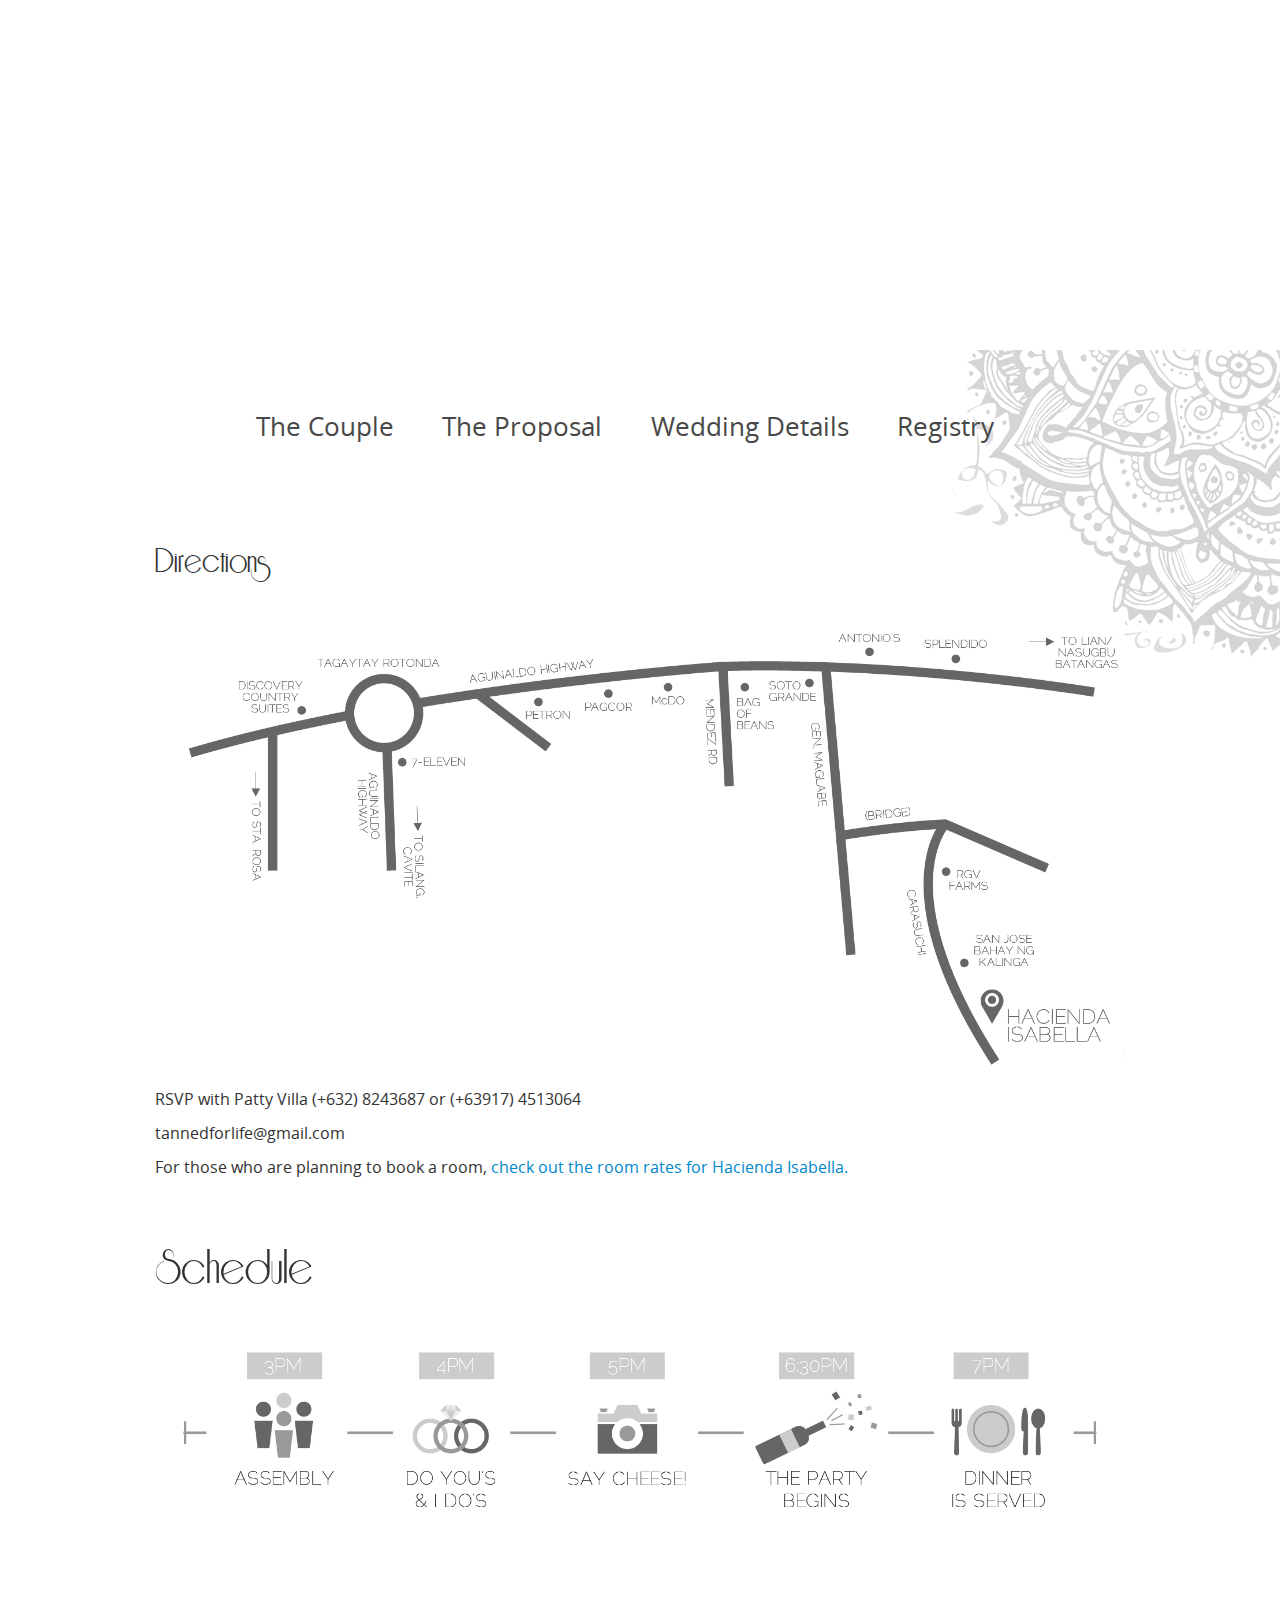
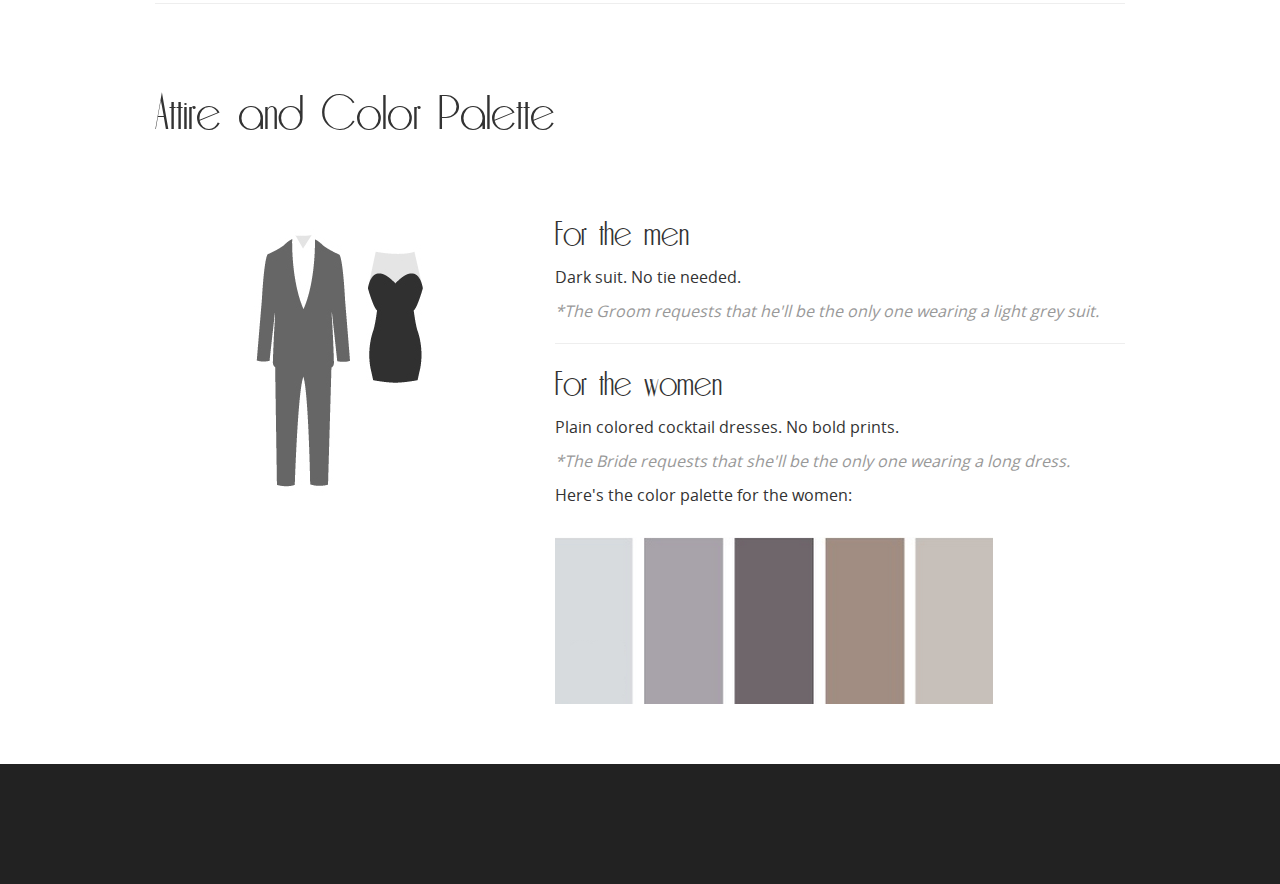
==== details.html @ 278332fc "add doc file" ====
<!DOCTYPE html PUBLIC "-//W3C//DTD XHTML 1.0 Strict//EN"
	"http://www.w3.org/TR/xhtml1/DTD/xhtml1-strict.dtd">

<html xmlns="http://www.w3.org/1999/xhtml" xml:lang="en" lang="en">
<head>
	<meta http-equiv="Content-Type" content="text/html; charset=utf-8"/>
    <meta name="viewport" content="width=device-width, initial-scale=1.0" /> 
	<title>Edson and Ina</title> 
     <link rel="stylesheet" href="./css/bootstrap.min.css" type="text/css" charset="utf-8"> 
     <link rel="stylesheet" href="./css/bootstrap-responsive.min.css" type="text/css" charset="utf-8"> 
    <link rel="stylesheet" href="./css/styles.min.css" type="text/css" charset="utf-8">      
    <style type="text/css">

      /* Sticky footer styles
      -------------------------------------------------- */

      html,
      body {
        height: 100%;
        /* The html and body elements cannot have any padding or margin. */
      }

      /* Wrapper for page content to push down footer */
      #wrap {
        min-height: 100%;
        height: auto !important;
        height: 100%;
        /* Negative indent footer by it's height */
        margin: 0 auto -60px;
      }

      /* Set the fixed height of the footer here */
      #push,
      footer {
        height: 60px;
      }

      /* Lastly, apply responsive CSS fixes as necessary */
      @media (max-width: 767px) {
        footer {
          margin-left: -20px;
          margin-right: -20px;
          padding-left: 20px;
          padding-right: 20px;
        }
      }

      .container .credit {
        margin: 20px 0;
      }

    </style>
     
</head>
<body>
    <div id="wrap">    
        <div class="top">            
            <div class="map"></div>            
        </div>
        <div class="block flower">
            <div class="container">
                <div class="row">
                    <div class="menu">
                      <a href="index.html">The Couple</a>
                      <a href="proposal.html">The Proposal</a>
                      <a href="details.html">Wedding Details</a>
                      <a href="registry.html">Registry</a>
                    </div>
                </div>               
                <div class="row">
                  <div class="offset1 span10">
                       <h3>Directions</h3>
                       <br />
                       <img src="./assets/directions.png" alt="" class="middle-image" />
                       <br />
                       <p>RSVP with Patty Villa (+632) 8243687 or (+63917) 4513064</p>
                       <p>tannedforlife@gmail.com</p>
                       <p>For those who are planning to book a room, 
                        <a href="./assets/update_rooms.docx">check out the room rates for Hacienda Isabella.</a></p>
                  </div>                  
                </div>
                <div class="row">
                  <div class="offset1 span10">
                    <h2 class="bottom-space">
                      Schedule
                    </h2>
                    <img src="./assets/schedule.png" alt="" class="middle-image" />
                  </div>
                </div>
                <div class="row">
                  <div class="offset1 span10">
                    <hr />                    
                  </div>
                </div>
                <div class="row">
                  <div class="offset1 span10">
                    <h2>
                      Attire and Color Palette
                    </h2>                    
                  </div>
                </div>
                <div class="row">
                  <div class="offset1 span4">                    
                    <img src="./assets/attire.png" alt="" class="middle-image"/>
                  </div>                 
                  <div class="span6"> 
                    <h3>For the men</h3>                  
                    <p>Dark suit. No tie needed.</p>
                    <p class="muted"><i>
                      *The Groom requests that he'll be the only one wearing a light grey suit.
                    </i></p>
                    <hr />
                    <h3>For the women</h3>
                   <p>Plain colored cocktail dresses. No bold prints.</p>
                    <p class="muted"><i>
                      *The Bride requests that she'll be the only one wearing a long dress.
                    </i></p>   
                    <p>Here's the color palette for the women:</p><br />
                    <img src="./assets/palette.png" alt="" />
                  </div>
                  
                </div>
            </div>            
        </div>
        <div id="push"></div>
    </div>
    <footer>
        <div class="container">
            <div class="row">
                
            </div>
        </div>
    </footer>
    <script type="text/javascript" src="http://maps.google.com/maps/api/js?sensor=true"></script>
    <script src="./js/jquery-1.9.1.min.js"></script>  
    <script src="./js/jquery.gmap.min.js"></script> 
    <script type="text/javascript">        
        $(document).ready(function(){
            $(".map").gMap({ controls: false,
                scrollwheel: false,
                draggable: true,                
                latitude: 14.115434,
                longitude: 120.962133,
                zoom: 15, });
        });

    </script>
</body>
</html>
---- css/styles.min.css ----
@font-face{font-family:'OpenSans';
src:url('../assets/OpenSans-Regular-webfont.svg#OpenSansRegular') format('svg');
src:url('../assets/OpenSans-Regular-webfont.eot?#iefix') format('embedded-opentype'),url('../assets/OpenSans-Regular-webfont.woff') format('woff'),url('../assets/OpenSans-Regular-webfont.ttf') format('truetype'),url('../assets/OpenSans-Regular-webfont.eot');
font-weight:normal;
font-style:normal}
@font-face{font-family:'OpenSansBold';
src:url('../assets/OpenSans-SemiBold-webfont.svg#OpenSansBold') format('svg');
src:url('../assets/OpenSans-SemiBold-webfont.eot?#iefix') format('embedded-opentype'),url('../assets/OpenSans-SemiBold-webfont.woff') format('woff'),url('../assets/OpenSans-SemiBold-webfont.ttf') format('truetype'),url('../assets/OpenSans-SemiBold-webfont.eot');
font-weight:normal;
font-style:normal}
@font-face{font-family:'OpenSansLight';
src:url('../assets/OpenSans-Light-webfont.svg#OpenSansLight') format('svg');
src:url('../assets/OpenSans-Light-webfont.eot?#iefix') format('embedded-opentype'),url('../assets/OpenSans-Light-webfont.woff') format('woff'),url('../assets/OpenSans-Light-webfont.ttf') format('truetype'),url('../assets/OpenSans-Light-webfont.eot');
font-weight:normal;
font-style:normal}
@font-face{font-family:'Riesling';
src:url('../assets/riesling-webfont.svg') format('svg');
src:url('../assets/riesling-webfont.eot?#iefix') format('embedded-opentype'),url('../assets/riesling-webfont.woff') format('woff'),url('../assets/riesling-webfont.ttf') format('truetype'),url('../assets/riesling-webfont.eot');
font-weight:normal;
font-style:normal}
p,li,a{font-family:'OpenSans',Arial,sans-serif;-webkit-font-smoothing:antialiased;text-rendering:optimizelegibility}p,li{font-size:16px;line-height:1.5em;-webkit-font-smoothing:antialiased}h1,h2,h3,h4,h5,h6{-webkit-font-smoothing:antialiased;text-rendering:optimizelegibility}p.center{text-align:center}.top{max-width:100%;width:100%;height:auto;margin:0 auto;text-align:center}.top .map{width:100%;height:350px}.top img{width:100%;max-width:100%;z-index:-9999}.top div.text p.headline{position:absolute;margin:350px auto 0px;font-family:'Riesling',Arial,sans-serif;font-size:75px;letter-spacing:5px;color:#fff;font-weight:bold;text-shadow:0px 0px 3px #000}.block{background-color:#fff}.block .row{padding:60px 0px 0px}.block .row:last-of-type{padding-bottom:60px}.block h1,.block h2,.block h3,.block h4,.block h5,.block h6{font-family:'Riesling',Arial,sans-serif;font-weight:normal}.block h1.txt-center,.block h2.txt-center,.block h3.txt-center,.block h4.txt-center,.block h5.txt-center,.block h6.txt-center{text-align:center}.block h3{font-size:40px}.block h2{font-size:56px}.block .menu{text-align:center;position:relative;margin-bottom:30px}.block .menu a{font-family:'OpenSans',Arial,sans-serif;font-weight:normal;font-size:26px;line-height:32px;margin:0 10px;padding:10px 12px;color:#484848;cursor:pointer;border-bottom:3px solid transparent}.block .menu a:hover{color:#222;background:transparent;text-decoration:none;border-bottom:3px solid #a18d82;-webkit-border-radius:0px;-moz-border-radius:0px;border-radius:0px}.block .highlight{background:#efefef}.block .highlight p{padding:15px;font-size:20px;line-height:1.4em;margin-bottom:0px;font-style:italic;font-family:'OpenSansBold',Arial,sans-serif}.block .timer-label,.block #timer{background-color:#a18d82;color:#fff;text-align:center;padding:15px;font-weight:normal;text-transform:uppercase;font-size:18px}.block #timer .num{display:inline-block;margin:4px auto}.block h2.bottom-space{margin:0px 0px 50px 0px}.block.flower{background:url('../assets/bg.png') right top no-repeat}.block img.middle-image{margin:0px auto;display:block}footer{padding:30px 0px;background-color:#222;color:#fff}footer .brand{font-family:'OpenSans',Arial,sans-serif;font-size:20px;color:#fff;text-transform:uppercase;letter-spacing:2px;padding:0;margin-top:10px;margin-left:0}#slides{width:800px;display:block;margin:0px auto}#slides .slidesjs-pagination{margin:0px}#slides .slidesjs-pagination li{list-style-type:none}#slides .slidesjs-pagination li a{height:auto;float:left;overflow:visible;color:#d7dbde;background-color:#d7dbde;width:23px;height:23px;margin:10px 10px 0px 0px}#slides .slidesjs-pagination li a.active{background-color:#a18d82;color:#a18d82}body{font-size:16px}
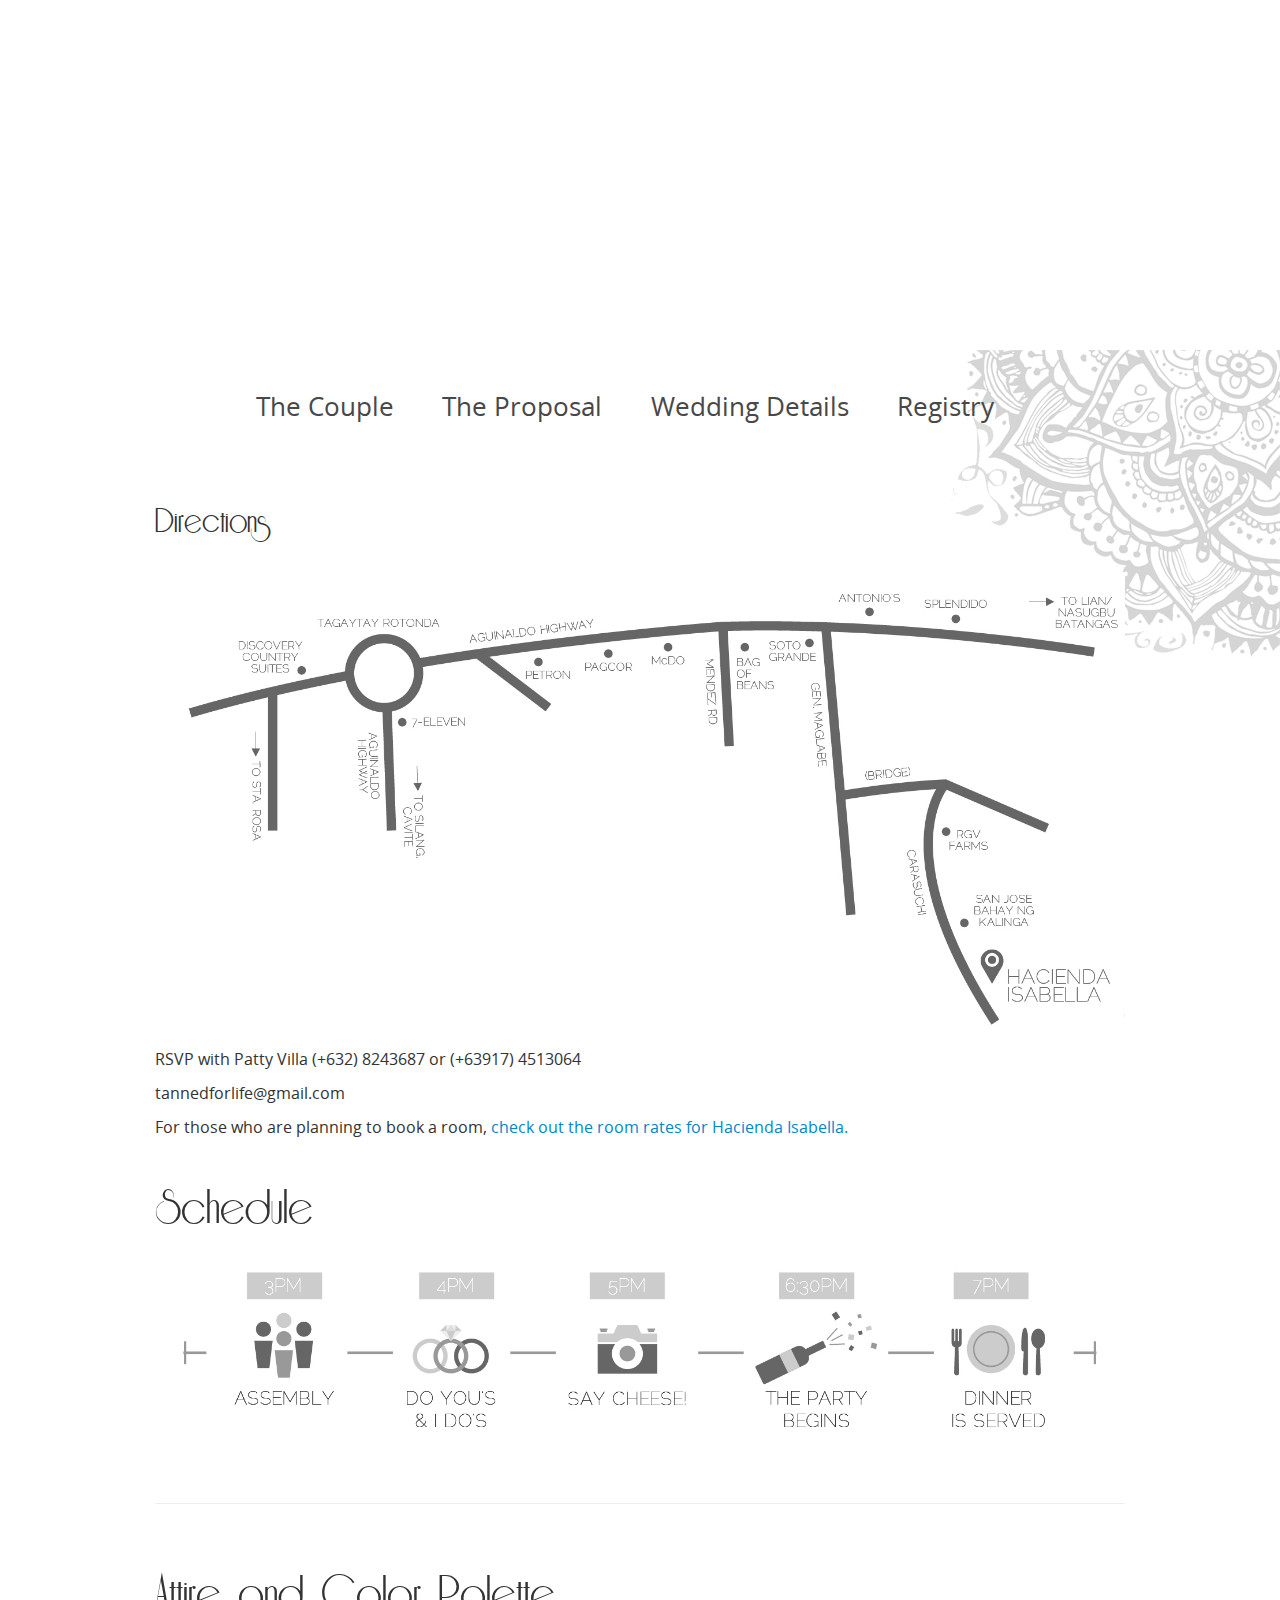
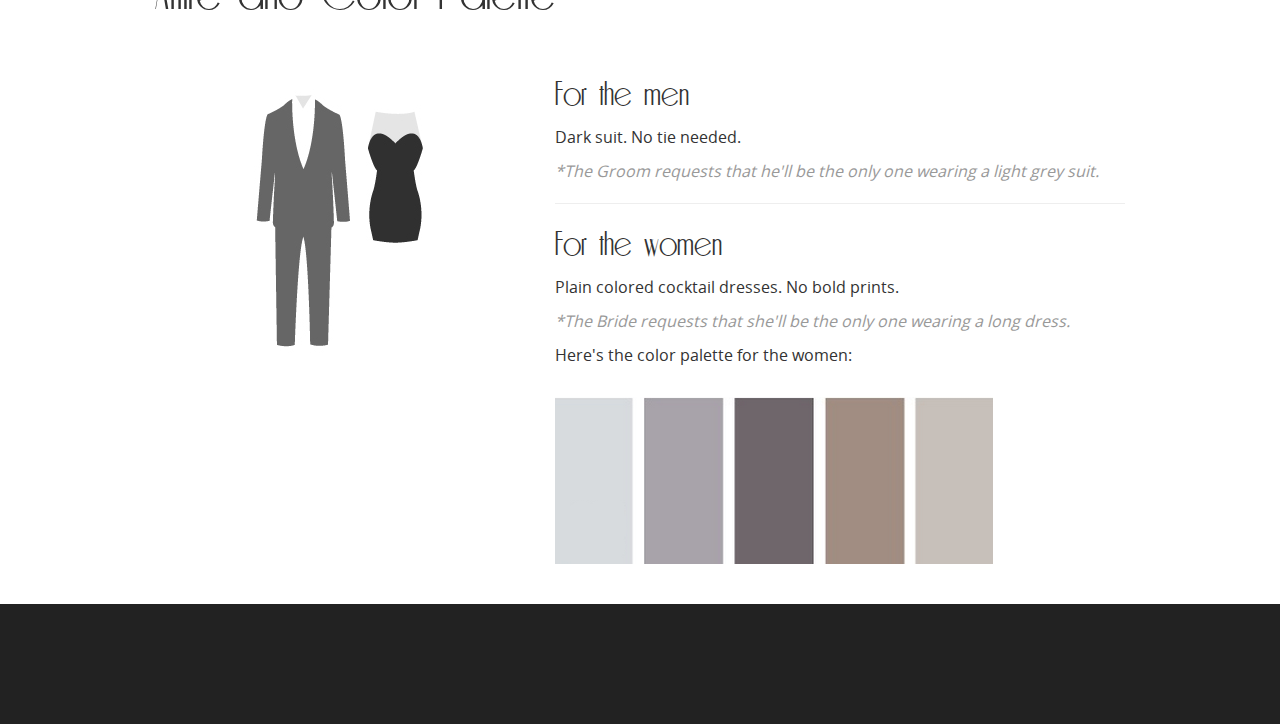
==== commit 3b90a36e: "push for files" ====
--- a/details.html
+++ b/details.html
@@ -76,7 +76,7 @@
                        <p>RSVP with Patty Villa (+632) 8243687 or (+63917) 4513064</p>
                        <p>tannedforlife@gmail.com</p>
                        <p>For those who are planning to book a room, 
-                        <a href="./assets/update_rooms.docx">check out the room rates for Hacienda Isabella.</a></p>
+                        <a href="http://ace-subido.github.io/edson-ina/assets/update_rooms.docx" target="_blank">check out the room rates for Hacienda Isabella.</a></p>
                   </div>                  
                 </div>
                 <div class="row">
--- a/css/styles.min.css
+++ b/css/styles.min.css
@@ -18,4 +18,4 @@
 src:url('../assets/riesling-webfont.eot?#iefix') format('embedded-opentype'),url('../assets/riesling-webfont.woff') format('woff'),url('../assets/riesling-webfont.ttf') format('truetype'),url('../assets/riesling-webfont.eot');
 font-weight:normal;
 font-style:normal}
-p,li,a{font-family:'OpenSans',Arial,sans-serif;-webkit-font-smoothing:antialiased;text-rendering:optimizelegibility}p,li{font-size:16px;line-height:1.5em;-webkit-font-smoothing:antialiased}h1,h2,h3,h4,h5,h6{-webkit-font-smoothing:antialiased;text-rendering:optimizelegibility}p.center{text-align:center}.top{max-width:100%;width:100%;height:auto;margin:0 auto;text-align:center}.top .map{width:100%;height:350px}.top img{width:100%;max-width:100%;z-index:-9999}.top div.text p.headline{position:absolute;margin:350px auto 0px;font-family:'Riesling',Arial,sans-serif;font-size:75px;letter-spacing:5px;color:#fff;font-weight:bold;text-shadow:0px 0px 3px #000}.block{background-color:#fff}.block .row{padding:60px 0px 0px}.block .row:last-of-type{padding-bottom:60px}.block h1,.block h2,.block h3,.block h4,.block h5,.block h6{font-family:'Riesling',Arial,sans-serif;font-weight:normal}.block h1.txt-center,.block h2.txt-center,.block h3.txt-center,.block h4.txt-center,.block h5.txt-center,.block h6.txt-center{text-align:center}.block h3{font-size:40px}.block h2{font-size:56px}.block .menu{text-align:center;position:relative;margin-bottom:30px}.block .menu a{font-family:'OpenSans',Arial,sans-serif;font-weight:normal;font-size:26px;line-height:32px;margin:0 10px;padding:10px 12px;color:#484848;cursor:pointer;border-bottom:3px solid transparent}.block .menu a:hover{color:#222;background:transparent;text-decoration:none;border-bottom:3px solid #a18d82;-webkit-border-radius:0px;-moz-border-radius:0px;border-radius:0px}.block .highlight{background:#efefef}.block .highlight p{padding:15px;font-size:20px;line-height:1.4em;margin-bottom:0px;font-style:italic;font-family:'OpenSansBold',Arial,sans-serif}.block .timer-label,.block #timer{background-color:#a18d82;color:#fff;text-align:center;padding:15px;font-weight:normal;text-transform:uppercase;font-size:18px}.block #timer .num{display:inline-block;margin:4px auto}.block h2.bottom-space{margin:0px 0px 50px 0px}.block.flower{background:url('../assets/bg.png') right top no-repeat}.block img.middle-image{margin:0px auto;display:block}footer{padding:30px 0px;background-color:#222;color:#fff}footer .brand{font-family:'OpenSans',Arial,sans-serif;font-size:20px;color:#fff;text-transform:uppercase;letter-spacing:2px;padding:0;margin-top:10px;margin-left:0}#slides{width:800px;display:block;margin:0px auto}#slides .slidesjs-pagination{margin:0px}#slides .slidesjs-pagination li{list-style-type:none}#slides .slidesjs-pagination li a{height:auto;float:left;overflow:visible;color:#d7dbde;background-color:#d7dbde;width:23px;height:23px;margin:10px 10px 0px 0px}#slides .slidesjs-pagination li a.active{background-color:#a18d82;color:#a18d82}body{font-size:16px}+p,li,a{font-family:'OpenSans',Arial,sans-serif;-webkit-font-smoothing:antialiased;text-rendering:optimizelegibility}p,li{font-size:16px;line-height:1.5em;-webkit-font-smoothing:antialiased}h1,h2,h3,h4,h5,h6{-webkit-font-smoothing:antialiased;text-rendering:optimizelegibility}p.center{text-align:center}.top{max-width:100%;width:100%;height:auto;margin:0 auto;text-align:center}.top .map{width:100%;height:350px}.top img{width:100%;max-width:100%;z-index:-9999}.top div.text p.headline{position:absolute;margin:350px auto 0px;font-family:'Riesling',Arial,sans-serif;font-size:75px;letter-spacing:5px;color:#fff;font-weight:bold;text-shadow:0px 0px 3px #000}.block{background-color:#fff}.block .row{padding:40px 0px 0px}.block .row:last-of-type{padding-bottom:40px}.block h1,.block h2,.block h3,.block h4,.block h5,.block h6{font-family:'Riesling',Arial,sans-serif;font-weight:normal}.block h1.txt-center,.block h2.txt-center,.block h3.txt-center,.block h4.txt-center,.block h5.txt-center,.block h6.txt-center{text-align:center}.block h3{font-size:40px}.block h2{font-size:56px}.block .menu{text-align:center;position:relative;margin-bottom:30px}.block .menu a{font-family:'OpenSans',Arial,sans-serif;font-weight:normal;font-size:26px;line-height:32px;margin:0 10px;padding:10px 12px;color:#484848;cursor:pointer;border-bottom:3px solid transparent}.block .menu a:hover{color:#222;background:transparent;text-decoration:none;border-bottom:3px solid #a18d82;-webkit-border-radius:0px;-moz-border-radius:0px;border-radius:0px}.block .highlight{background:#efefef}.block .highlight p{padding:15px;font-size:20px;line-height:1.4em;margin-bottom:0px;font-style:italic;font-family:'OpenSansBold',Arial,sans-serif}.block .timer-label,.block #timer{background-color:#a18d82;color:#fff;text-align:center;padding:15px;font-weight:normal;text-transform:uppercase;font-size:18px}.block #timer .num{display:inline-block;margin:4px auto}.block h2.bottom-space{margin:0px 0px 30px 0px}.block.flower{background:url('../assets/bg.png') right top no-repeat}.block img.middle-image{margin:0px auto;display:block}footer{padding:30px 0px;background-color:#222;color:#fff}footer .brand{font-family:'OpenSans',Arial,sans-serif;font-size:20px;color:#fff;text-transform:uppercase;letter-spacing:2px;padding:0;margin-top:10px;margin-left:0}#slides{width:800px;display:block;margin:0px auto}#slides .slidesjs-pagination{margin:0px}#slides .slidesjs-pagination li{list-style-type:none}#slides .slidesjs-pagination li a{height:auto;float:left;overflow:visible;color:#d7dbde;background-color:#d7dbde;width:23px;height:23px;margin:10px 10px 0px 0px}#slides .slidesjs-pagination li a.active{background-color:#a18d82;color:#a18d82}body{font-size:16px}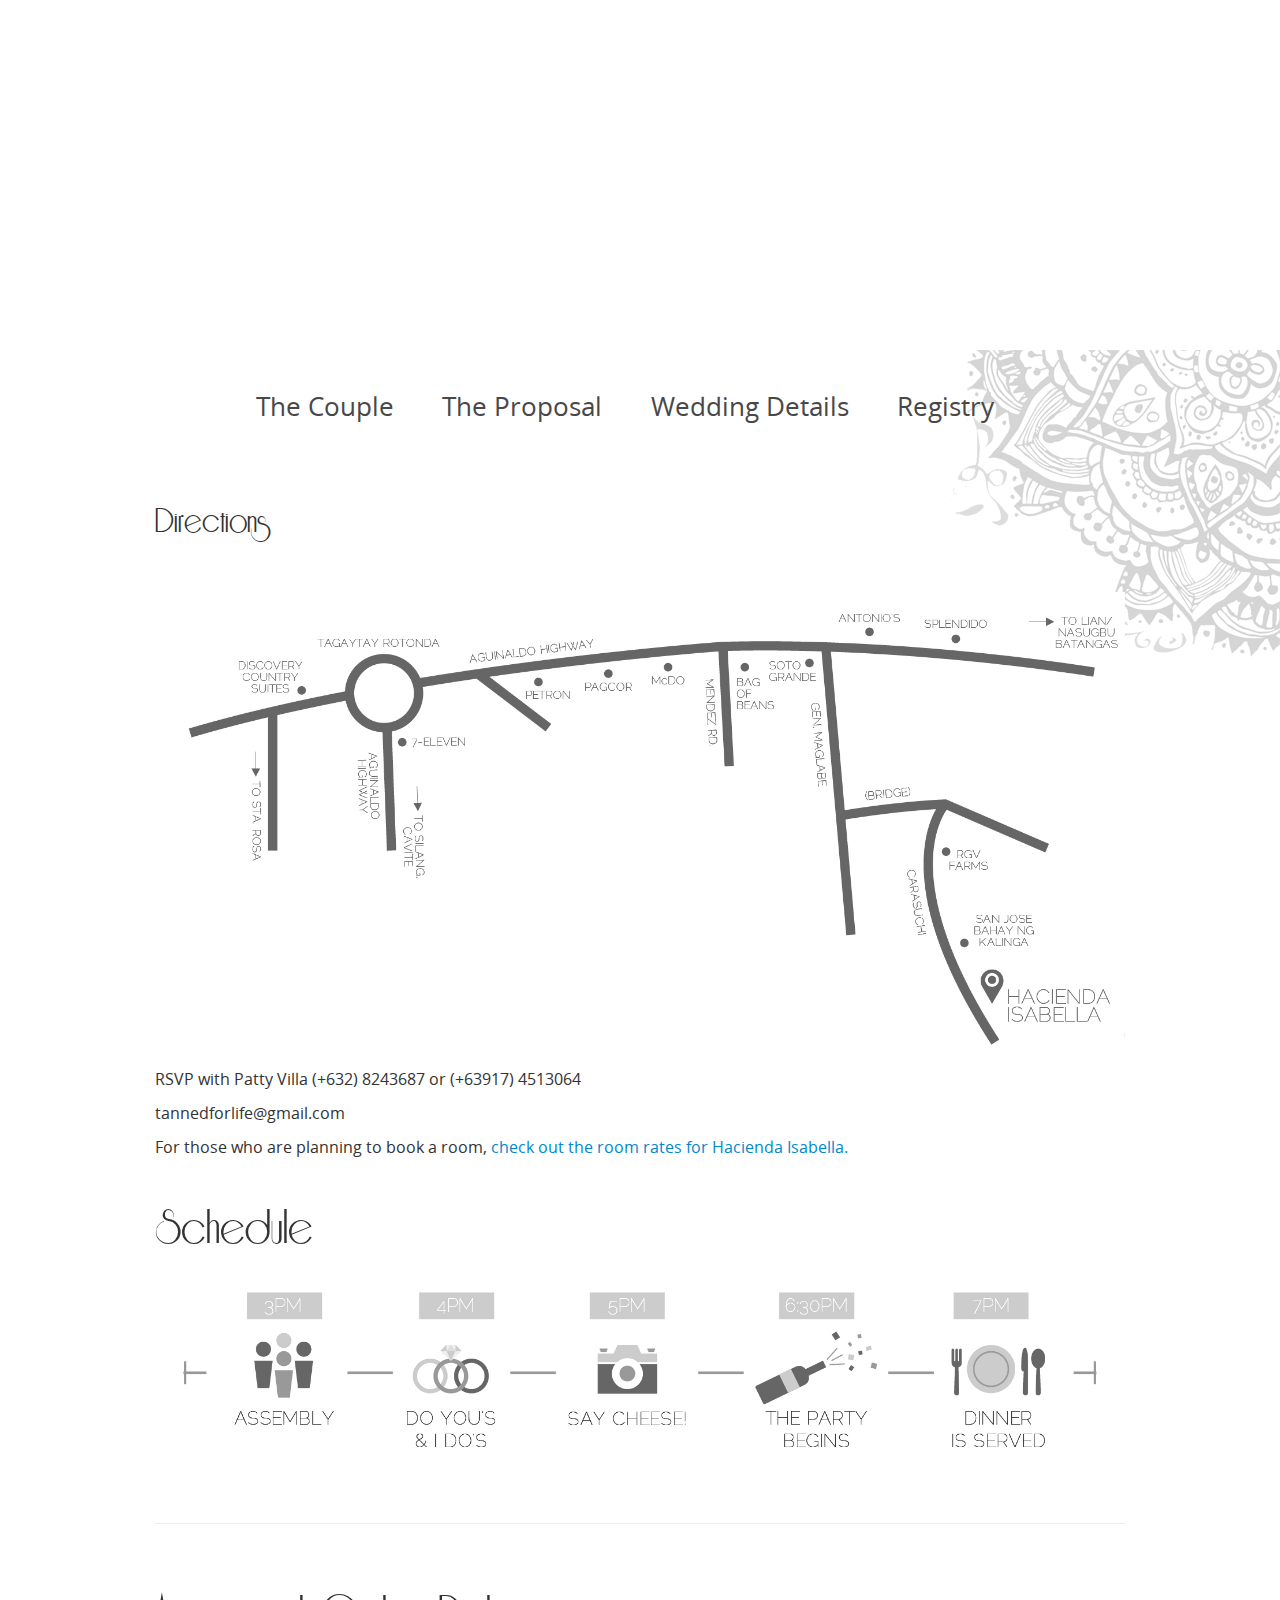
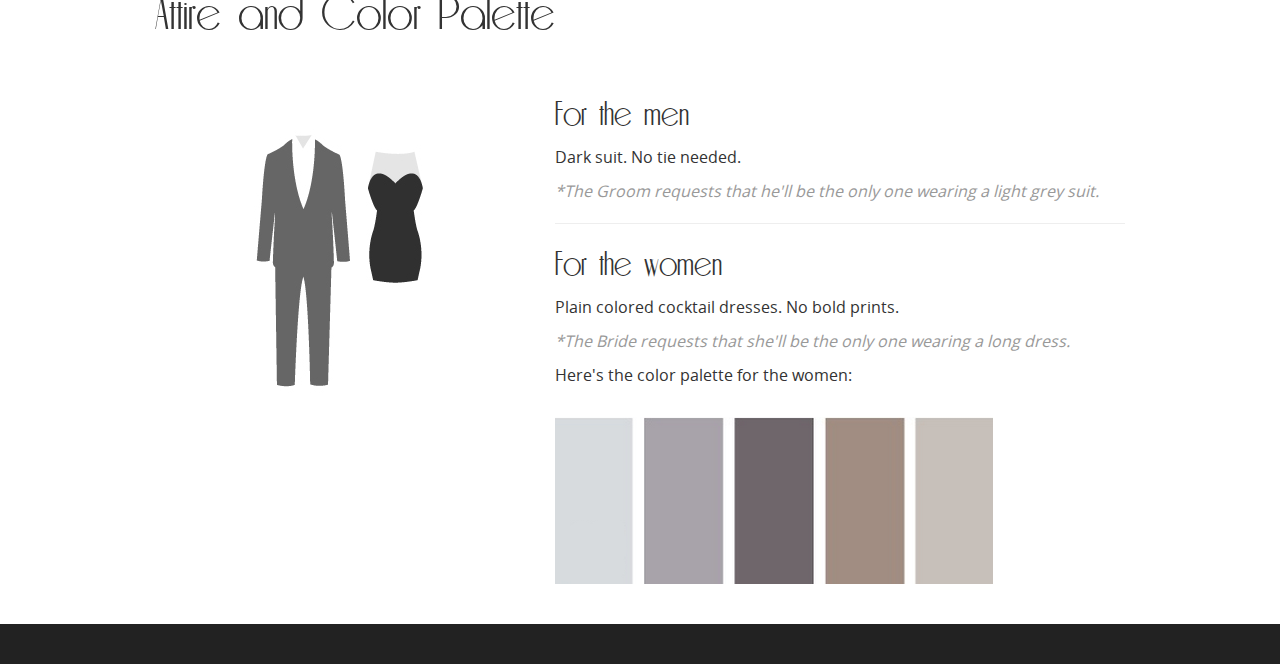
==== commit 2acea0d1: "push for changes" ====
--- a/details.html
+++ b/details.html
@@ -5,56 +5,15 @@
 <head>
 	<meta http-equiv="Content-Type" content="text/html; charset=utf-8"/>
     <meta name="viewport" content="width=device-width, initial-scale=1.0" /> 
-	<title>Edson and Ina</title> 
+	   <title>Edson and Ina</title> 
+     <script type="text/javascript" src="./js/modernizr.min.js"></script>
      <link rel="stylesheet" href="./css/bootstrap.min.css" type="text/css" charset="utf-8"> 
      <link rel="stylesheet" href="./css/bootstrap-responsive.min.css" type="text/css" charset="utf-8"> 
     <link rel="stylesheet" href="./css/styles.min.css" type="text/css" charset="utf-8">      
-    <style type="text/css">
-
-      /* Sticky footer styles
-      -------------------------------------------------- */
-
-      html,
-      body {
-        height: 100%;
-        /* The html and body elements cannot have any padding or margin. */
-      }
-
-      /* Wrapper for page content to push down footer */
-      #wrap {
-        min-height: 100%;
-        height: auto !important;
-        height: 100%;
-        /* Negative indent footer by it's height */
-        margin: 0 auto -60px;
-      }
-
-      /* Set the fixed height of the footer here */
-      #push,
-      footer {
-        height: 60px;
-      }
-
-      /* Lastly, apply responsive CSS fixes as necessary */
-      @media (max-width: 767px) {
-        footer {
-          margin-left: -20px;
-          margin-right: -20px;
-          padding-left: 20px;
-          padding-right: 20px;
-        }
-      }
-
-      .container .credit {
-        margin: 20px 0;
-      }
-
-    </style>
-     
 </head>
 <body>
     <div id="wrap">    
-        <div class="top">            
+        <div class="top maps">            
             <div class="map"></div>            
         </div>
         <div class="block flower">
@@ -71,12 +30,12 @@
                   <div class="offset1 span10">
                        <h3>Directions</h3>
                        <br />
-                       <img src="./assets/directions.png" alt="" class="middle-image" />
+                       <img src="./assets/details/directions.png" alt="" class="middle-image" />
                        <br />
                        <p>RSVP with Patty Villa (+632) 8243687 or (+63917) 4513064</p>
                        <p>tannedforlife@gmail.com</p>
                        <p>For those who are planning to book a room, 
-                        <a href="http://ace-subido.github.io/edson-ina/assets/update_rooms.docx" target="_blank">check out the room rates for Hacienda Isabella.</a></p>
+                        <a href="./assets/updated_rooms.docx" download>check out the room rates for Hacienda Isabella.</a></p>
                   </div>                  
                 </div>
                 <div class="row">
@@ -84,7 +43,7 @@
                     <h2 class="bottom-space">
                       Schedule
                     </h2>
-                    <img src="./assets/schedule.png" alt="" class="middle-image" />
+                    <img src="./assets/details/schedule.png" alt="" class="middle-image" />
                   </div>
                 </div>
                 <div class="row">
@@ -101,7 +60,7 @@
                 </div>
                 <div class="row">
                   <div class="offset1 span4">                    
-                    <img src="./assets/attire.png" alt="" class="middle-image"/>
+                    <img src="./assets/details/attire.png" alt="" class="middle-image"/>
                   </div>                 
                   <div class="span6"> 
                     <h3>For the men</h3>                  
@@ -116,7 +75,7 @@
                       *The Bride requests that she'll be the only one wearing a long dress.
                     </i></p>   
                     <p>Here's the color palette for the women:</p><br />
-                    <img src="./assets/palette.png" alt="" />
+                    <img src="./assets/details/palette.png" alt="" />
                   </div>
                   
                 </div>
--- a/css/styles.min.css
+++ b/css/styles.min.css
@@ -1,21 +1,21 @@
 @font-face{font-family:'OpenSans';
-src:url('../assets/OpenSans-Regular-webfont.svg#OpenSansRegular') format('svg');
-src:url('../assets/OpenSans-Regular-webfont.eot?#iefix') format('embedded-opentype'),url('../assets/OpenSans-Regular-webfont.woff') format('woff'),url('../assets/OpenSans-Regular-webfont.ttf') format('truetype'),url('../assets/OpenSans-Regular-webfont.eot');
+src:url('../assets/fonts/OpenSans-Regular-webfont.svg#OpenSansRegular') format('svg');
+src:url('../assets/fonts/OpenSans-Regular-webfont.eot?#iefix') format('embedded-opentype'),url('../assets/fonts/OpenSans-Regular-webfont.woff') format('woff'),url('../assets/fonts/OpenSans-Regular-webfont.ttf') format('truetype'),url('../assets/fonts/OpenSans-Regular-webfont.eot');
 font-weight:normal;
 font-style:normal}
 @font-face{font-family:'OpenSansBold';
-src:url('../assets/OpenSans-SemiBold-webfont.svg#OpenSansBold') format('svg');
-src:url('../assets/OpenSans-SemiBold-webfont.eot?#iefix') format('embedded-opentype'),url('../assets/OpenSans-SemiBold-webfont.woff') format('woff'),url('../assets/OpenSans-SemiBold-webfont.ttf') format('truetype'),url('../assets/OpenSans-SemiBold-webfont.eot');
+src:url('../assets/fonts/OpenSans-SemiBold-webfont.svg#OpenSansBold') format('svg');
+src:url('../assets/fonts/OpenSans-SemiBold-webfont.eot?#iefix') format('embedded-opentype'),url('../assets/fonts/OpenSans-SemiBold-webfont.woff') format('woff'),url('../assets/fonts/OpenSans-SemiBold-webfont.ttf') format('truetype'),url('../assets/fonts/OpenSans-SemiBold-webfont.eot');
 font-weight:normal;
 font-style:normal}
 @font-face{font-family:'OpenSansLight';
-src:url('../assets/OpenSans-Light-webfont.svg#OpenSansLight') format('svg');
-src:url('../assets/OpenSans-Light-webfont.eot?#iefix') format('embedded-opentype'),url('../assets/OpenSans-Light-webfont.woff') format('woff'),url('../assets/OpenSans-Light-webfont.ttf') format('truetype'),url('../assets/OpenSans-Light-webfont.eot');
+src:url('../assets/fonts/OpenSans-Light-webfont.svg#OpenSansLight') format('svg');
+src:url('../assets/fonts/OpenSans-Light-webfont.eot?#iefix') format('embedded-opentype'),url('../assets/fonts/OpenSans-Light-webfont.woff') format('woff'),url('../assets/fonts/OpenSans-Light-webfont.ttf') format('truetype'),url('../assets/fonts/OpenSans-Light-webfont.eot');
 font-weight:normal;
 font-style:normal}
 @font-face{font-family:'Riesling';
-src:url('../assets/riesling-webfont.svg') format('svg');
-src:url('../assets/riesling-webfont.eot?#iefix') format('embedded-opentype'),url('../assets/riesling-webfont.woff') format('woff'),url('../assets/riesling-webfont.ttf') format('truetype'),url('../assets/riesling-webfont.eot');
+src:url('../assets/fonts/riesling-webfont.svg') format('svg');
+src:url('../assets/fonts/riesling-webfont.eot?#iefix') format('embedded-opentype'),url('../assets/fonts/riesling-webfont.woff') format('woff'),url('../assets/fonts/riesling-webfont.ttf') format('truetype'),url('../assets/fonts/riesling-webfont.eot');
 font-weight:normal;
 font-style:normal}
-p,li,a{font-family:'OpenSans',Arial,sans-serif;-webkit-font-smoothing:antialiased;text-rendering:optimizelegibility}p,li{font-size:16px;line-height:1.5em;-webkit-font-smoothing:antialiased}h1,h2,h3,h4,h5,h6{-webkit-font-smoothing:antialiased;text-rendering:optimizelegibility}p.center{text-align:center}.top{max-width:100%;width:100%;height:auto;margin:0 auto;text-align:center}.top .map{width:100%;height:350px}.top img{width:100%;max-width:100%;z-index:-9999}.top div.text p.headline{position:absolute;margin:350px auto 0px;font-family:'Riesling',Arial,sans-serif;font-size:75px;letter-spacing:5px;color:#fff;font-weight:bold;text-shadow:0px 0px 3px #000}.block{background-color:#fff}.block .row{padding:40px 0px 0px}.block .row:last-of-type{padding-bottom:40px}.block h1,.block h2,.block h3,.block h4,.block h5,.block h6{font-family:'Riesling',Arial,sans-serif;font-weight:normal}.block h1.txt-center,.block h2.txt-center,.block h3.txt-center,.block h4.txt-center,.block h5.txt-center,.block h6.txt-center{text-align:center}.block h3{font-size:40px}.block h2{font-size:56px}.block .menu{text-align:center;position:relative;margin-bottom:30px}.block .menu a{font-family:'OpenSans',Arial,sans-serif;font-weight:normal;font-size:26px;line-height:32px;margin:0 10px;padding:10px 12px;color:#484848;cursor:pointer;border-bottom:3px solid transparent}.block .menu a:hover{color:#222;background:transparent;text-decoration:none;border-bottom:3px solid #a18d82;-webkit-border-radius:0px;-moz-border-radius:0px;border-radius:0px}.block .highlight{background:#efefef}.block .highlight p{padding:15px;font-size:20px;line-height:1.4em;margin-bottom:0px;font-style:italic;font-family:'OpenSansBold',Arial,sans-serif}.block .timer-label,.block #timer{background-color:#a18d82;color:#fff;text-align:center;padding:15px;font-weight:normal;text-transform:uppercase;font-size:18px}.block #timer .num{display:inline-block;margin:4px auto}.block h2.bottom-space{margin:0px 0px 30px 0px}.block.flower{background:url('../assets/bg.png') right top no-repeat}.block img.middle-image{margin:0px auto;display:block}footer{padding:30px 0px;background-color:#222;color:#fff}footer .brand{font-family:'OpenSans',Arial,sans-serif;font-size:20px;color:#fff;text-transform:uppercase;letter-spacing:2px;padding:0;margin-top:10px;margin-left:0}#slides{width:800px;display:block;margin:0px auto}#slides .slidesjs-pagination{margin:0px}#slides .slidesjs-pagination li{list-style-type:none}#slides .slidesjs-pagination li a{height:auto;float:left;overflow:visible;color:#d7dbde;background-color:#d7dbde;width:23px;height:23px;margin:10px 10px 0px 0px}#slides .slidesjs-pagination li a.active{background-color:#a18d82;color:#a18d82}body{font-size:16px}+p,li,a{font-family:'OpenSans',Arial,sans-serif;-webkit-font-smoothing:antialiased;text-rendering:optimizelegibility}p,li{font-size:16px;line-height:1.5em;-webkit-font-smoothing:antialiased}h1,h2,h3,h4,h5,h6{-webkit-font-smoothing:antialiased;text-rendering:optimizelegibility}p.center{text-align:center}.top{max-width:100%;width:100%;height:400px;overflow:hidden;margin:0 auto;text-align:center}.top.maps{height:350px}.top .map{width:100%;height:350px}.top img{margin-top:-10%;width:100%;max-width:100%;z-index:-9999}.top div.text p.headline{position:absolute;margin:350px auto 0px;font-family:'Riesling',Arial,sans-serif;font-size:75px;letter-spacing:5px;color:#fff;font-weight:bold;text-shadow:0px 0px 3px #000}.block{background-color:#fff}.block .row{padding:40px 0px 0px}.block .row:last-of-type{padding-bottom:40px}.block h1,.block h2,.block h3,.block h4,.block h5,.block h6{font-family:'Riesling',Arial,sans-serif;font-weight:normal}.block h1.txt-center,.block h2.txt-center,.block h3.txt-center,.block h4.txt-center,.block h5.txt-center,.block h6.txt-center{text-align:center}.block h3{font-size:40px}.block h2{font-size:56px}.block .menu{text-align:center;position:relative;margin-bottom:30px}.block .menu a{font-family:'OpenSans',Arial,sans-serif;font-weight:normal;font-size:26px;line-height:32px;margin:0 10px;padding:10px 12px;color:#484848;cursor:pointer;border-bottom:3px solid transparent}.block .menu a:hover{color:#222;background:transparent;text-decoration:none;border-bottom:3px solid #a18d82;-webkit-border-radius:0px;-moz-border-radius:0px;border-radius:0px}.block .highlight{background:#efefef}.block .highlight p{padding:15px;font-size:20px;line-height:1.4em;margin-bottom:0px;font-style:italic;font-family:'OpenSansBold',Arial,sans-serif}.block .inbet{margin-top:20px}.block .timer-label,.block #timer{background-color:#a18d82;color:#fff;text-align:center;padding:15px;font-weight:normal;text-transform:uppercase;font-size:18px}.block #timer .num{display:inline-block;margin:4px auto}.block h2.bottom-space{margin:0px 0px 30px 0px}.block.flower{background:url('../assets/bg.png') right top no-repeat}.block .middle-image{margin:20px auto 0px;width:auto;display:block}.block img.logo-img{margin:20px auto 0px;width:auto;display:block;height:120px}footer{padding:0px;background-color:#222;color:#fff}footer .brand{font-family:'OpenSans',Arial,sans-serif;color:#fff;text-transform:uppercase;letter-spacing:2px;padding:0;display:block;margin:10px 0px 0px}#slides{width:800px;display:block;margin:0px auto}#slides .slidesjs-pagination{margin:0px}#slides .slidesjs-pagination li{list-style-type:none}#slides .slidesjs-pagination li a{height:auto;float:left;overflow:visible;color:#d7dbde;background-color:#d7dbde;width:23px;height:23px;margin:10px 10px 0px 0px}#slides .slidesjs-pagination li a.active{background-color:#a18d82;color:#a18d82}body{font-size:16px}html,body{height:100%}#wrap{min-height:100%;height:auto !important;height:100%;margin:0 auto -40px}#push,footer{height:40px}@media (max-width:767px){footer{margin-left:-20px;margin-right:-20px;padding-left:20px;padding-right:20px}}.container .credit{margin:20px 0}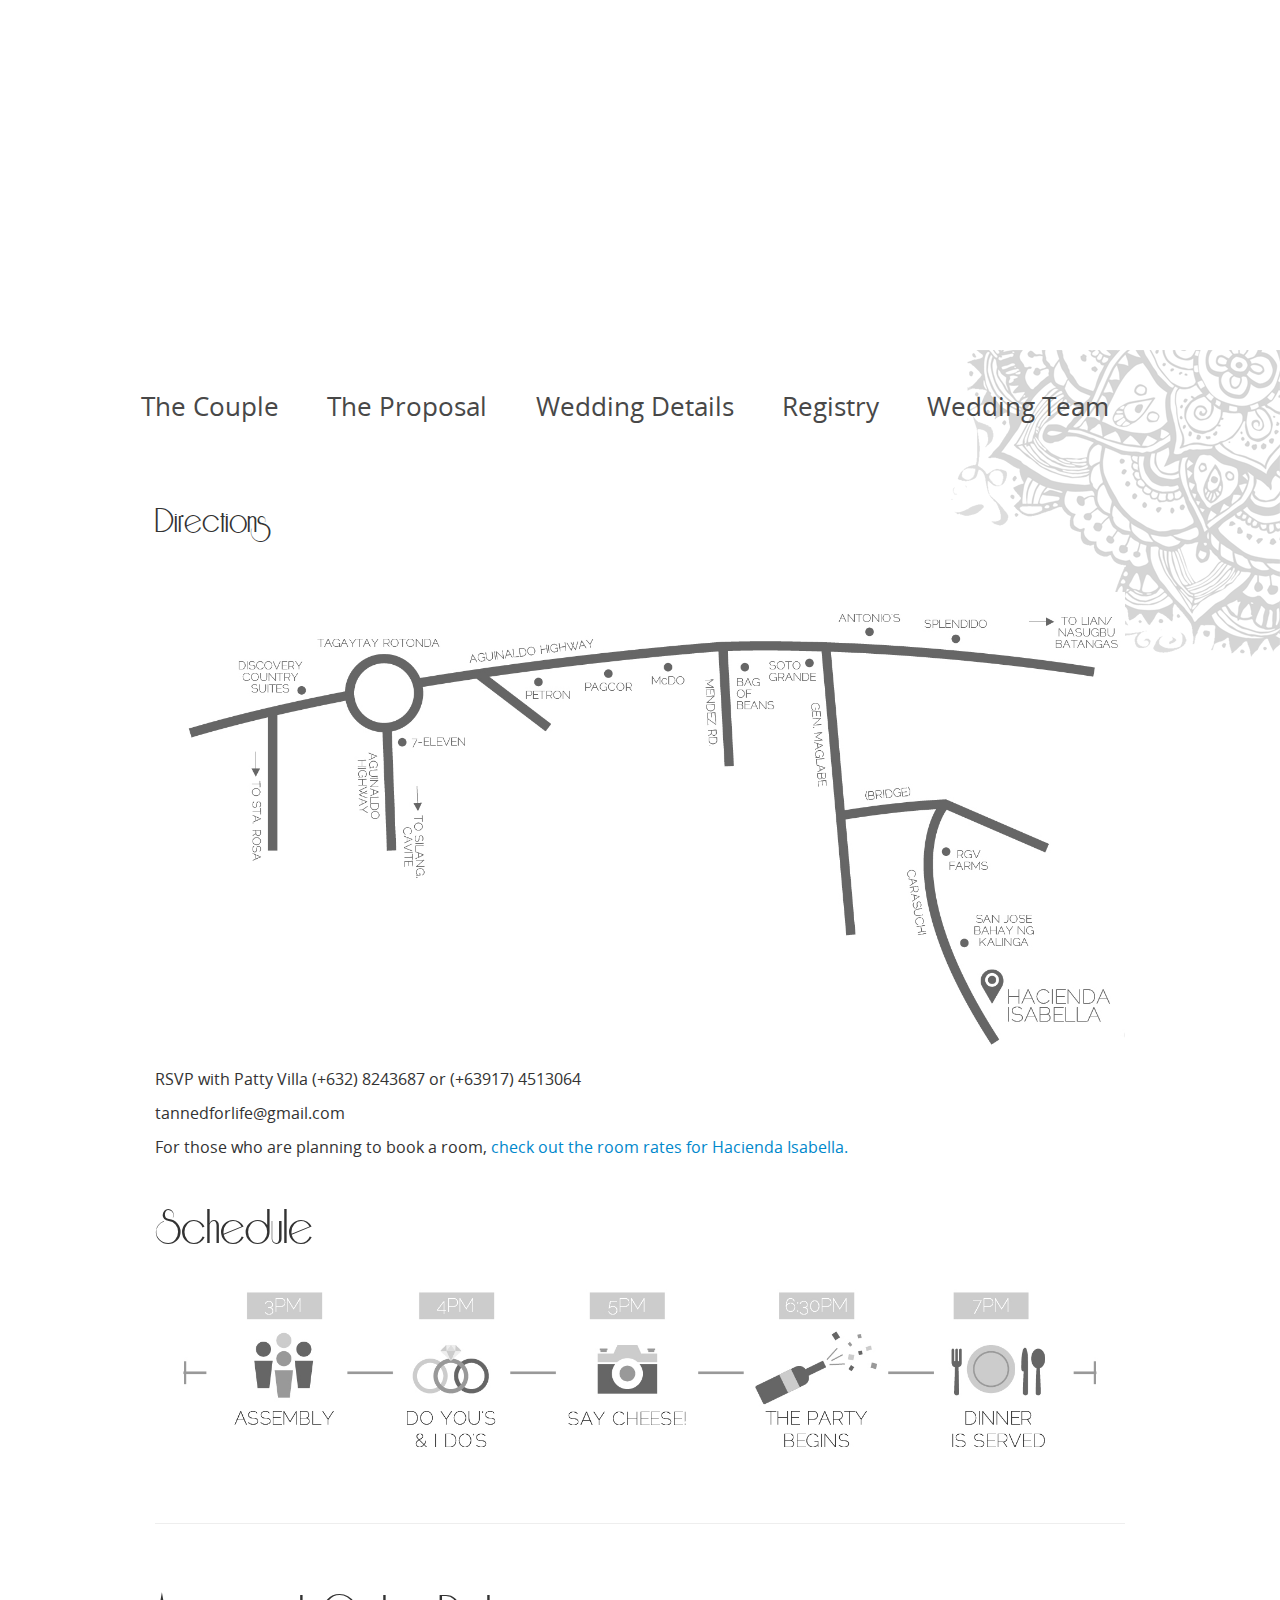
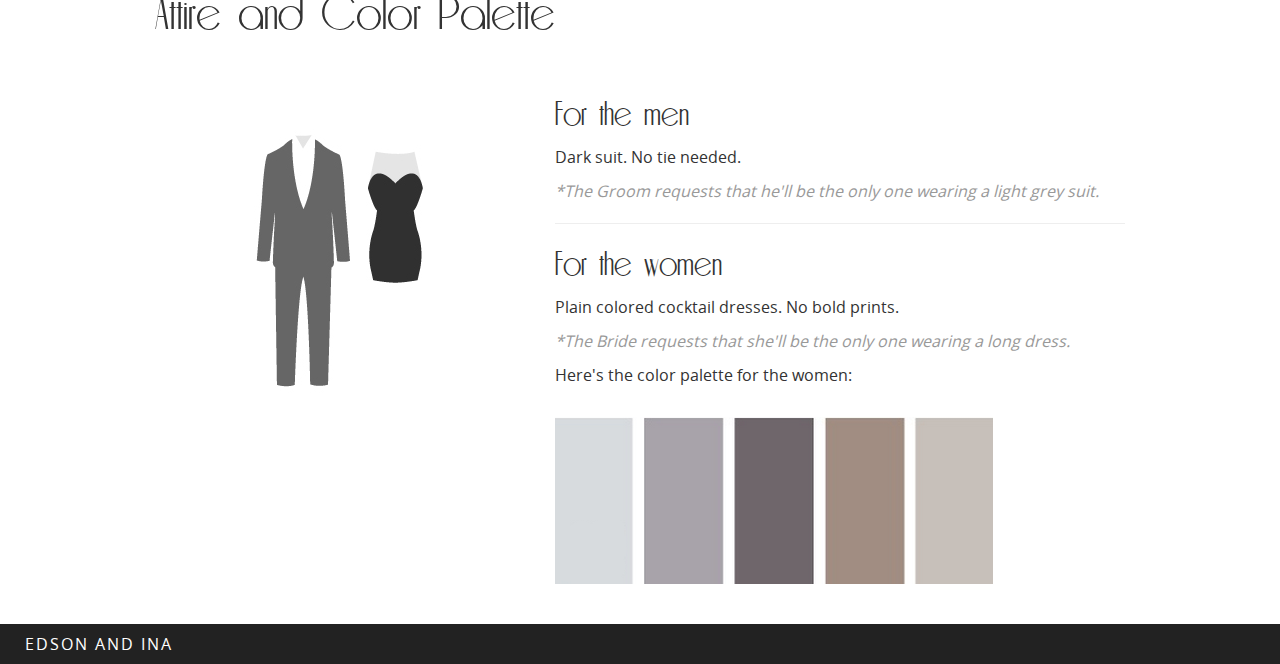
==== commit 260a21dd: "final update" ====
--- a/details.html
+++ b/details.html
@@ -24,6 +24,7 @@
                       <a href="proposal.html">The Proposal</a>
                       <a href="details.html">Wedding Details</a>
                       <a href="registry.html">Registry</a>
+                      <a href="team.html">Wedding Team</a>
                     </div>
                 </div>               
                 <div class="row">
@@ -85,11 +86,11 @@
     </div>
     <footer>
         <div class="container">
-            <div class="row">
-                
+            <div class="row"> 
+              <a href="index.html" class="brand">Edson and Ina</a>            
             </div>
         </div>
-    </footer>
+    </footer> 
     <script type="text/javascript" src="http://maps.google.com/maps/api/js?sensor=true"></script>
     <script src="./js/jquery-1.9.1.min.js"></script>  
     <script src="./js/jquery.gmap.min.js"></script> 
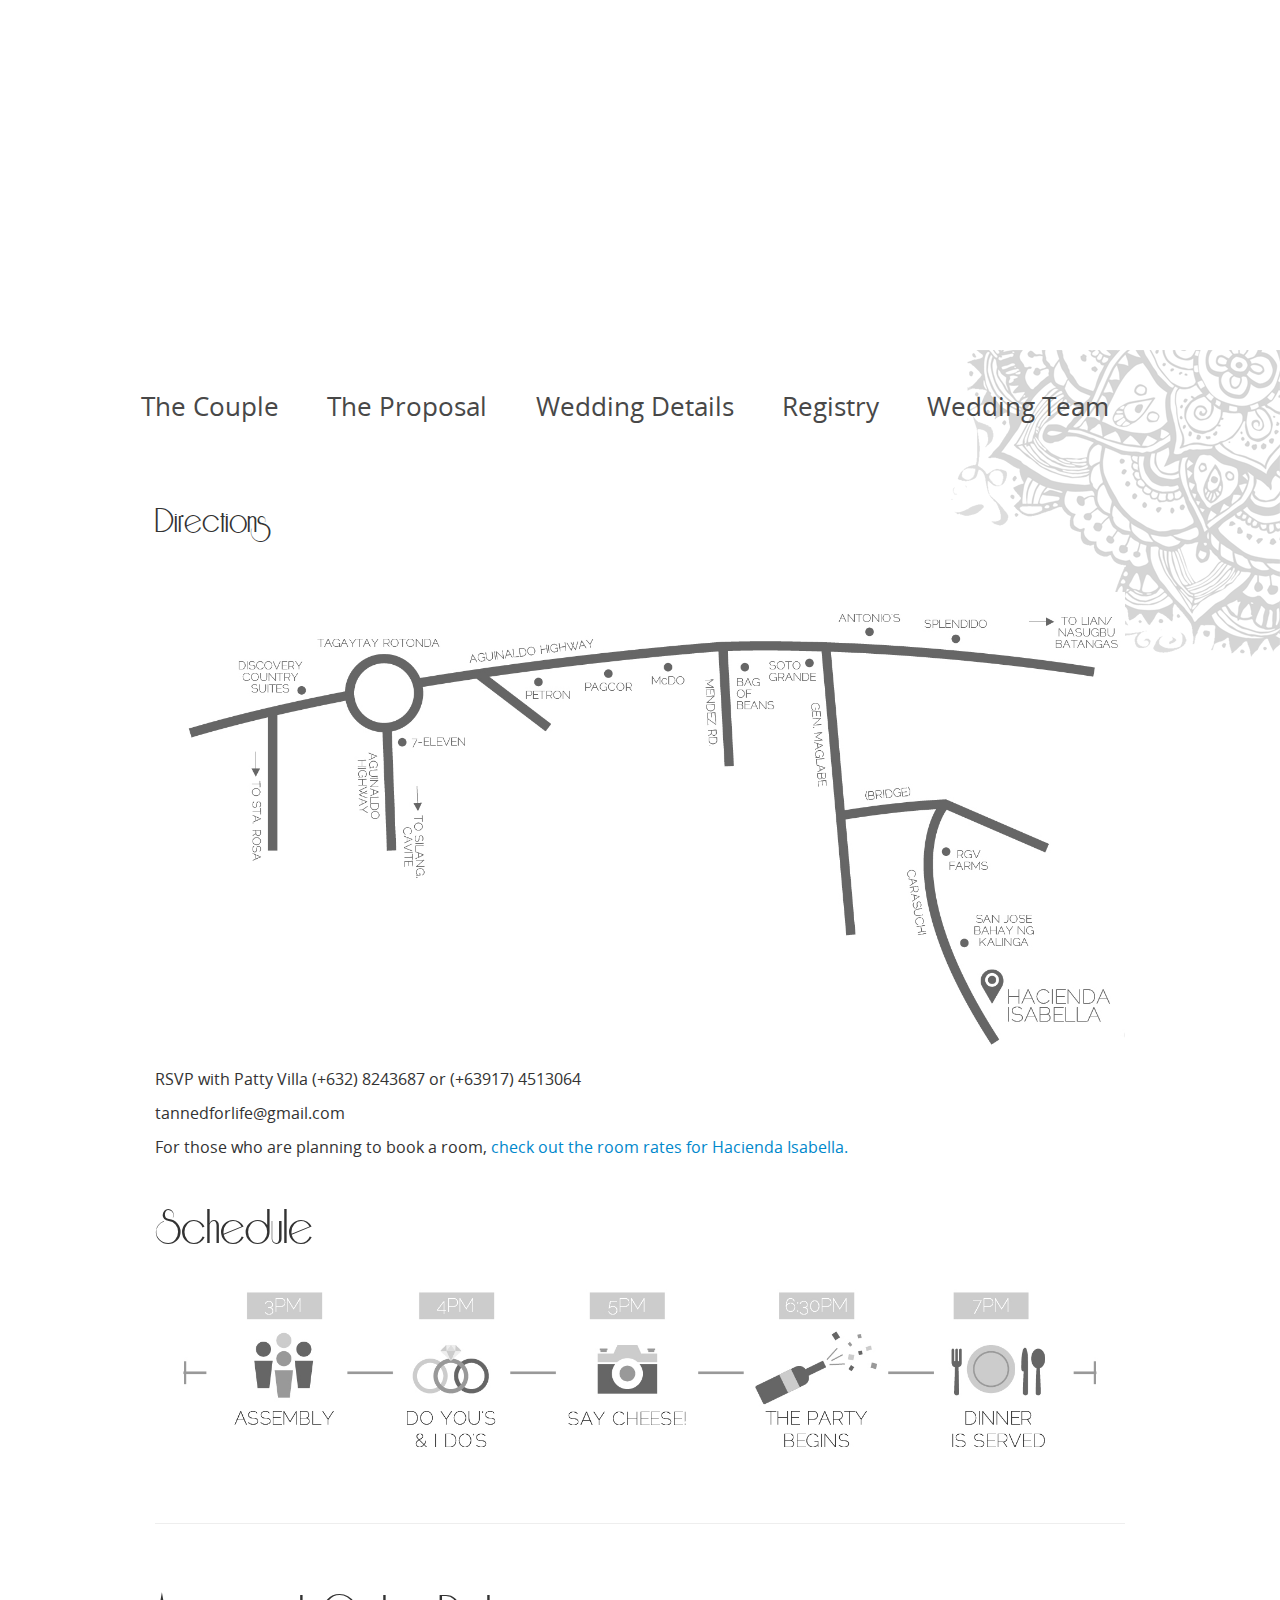
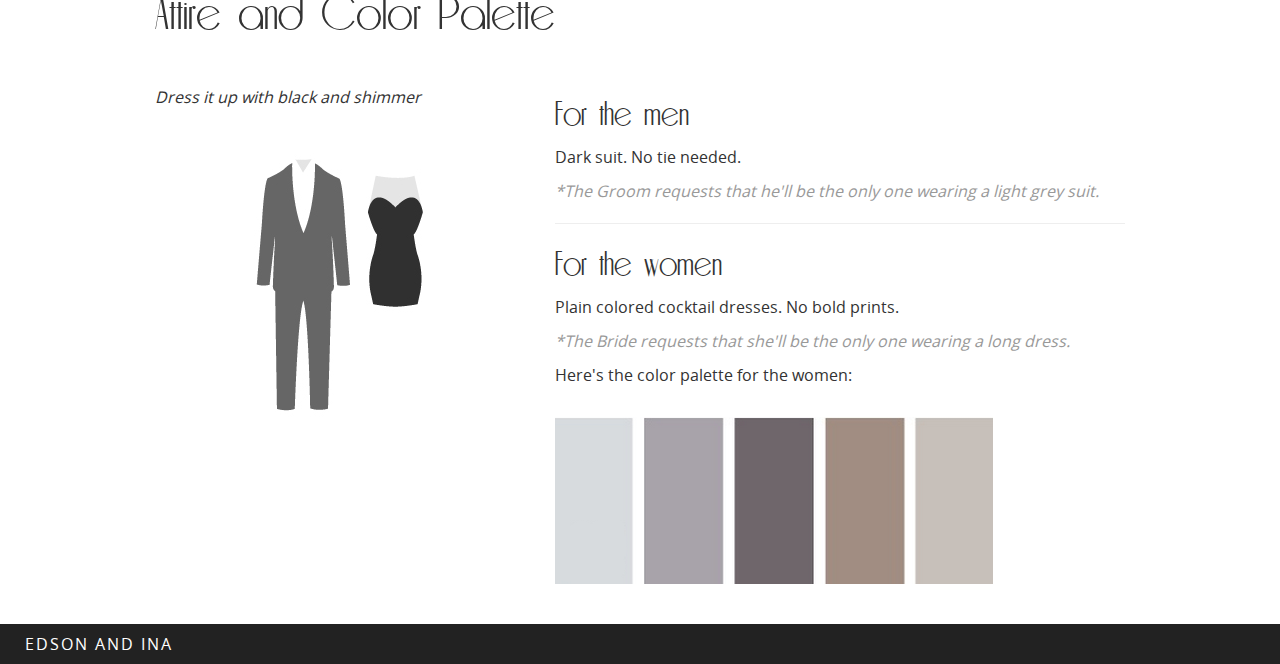
==== commit 0f9464dc: "add file" ====
--- a/details.html
+++ b/details.html
@@ -56,12 +56,14 @@
                   <div class="offset1 span10">
                     <h2>
                       Attire and Color Palette
-                    </h2>                    
+                    </h2>     
                   </div>
                 </div>
                 <div class="row">
-                  <div class="offset1 span4">                    
+                  <div class="offset1 span4">        
+                    <p><em>Dress it up with black and shimmer</em></p>            
                     <img src="./assets/details/attire.png" alt="" class="middle-image"/>
+
                   </div>                 
                   <div class="span6"> 
                     <h3>For the men</h3>                  
@@ -78,7 +80,7 @@
                     <p>Here's the color palette for the women:</p><br />
                     <img src="./assets/details/palette.png" alt="" />
                   </div>
-                  
+                 
                 </div>
             </div>            
         </div>
